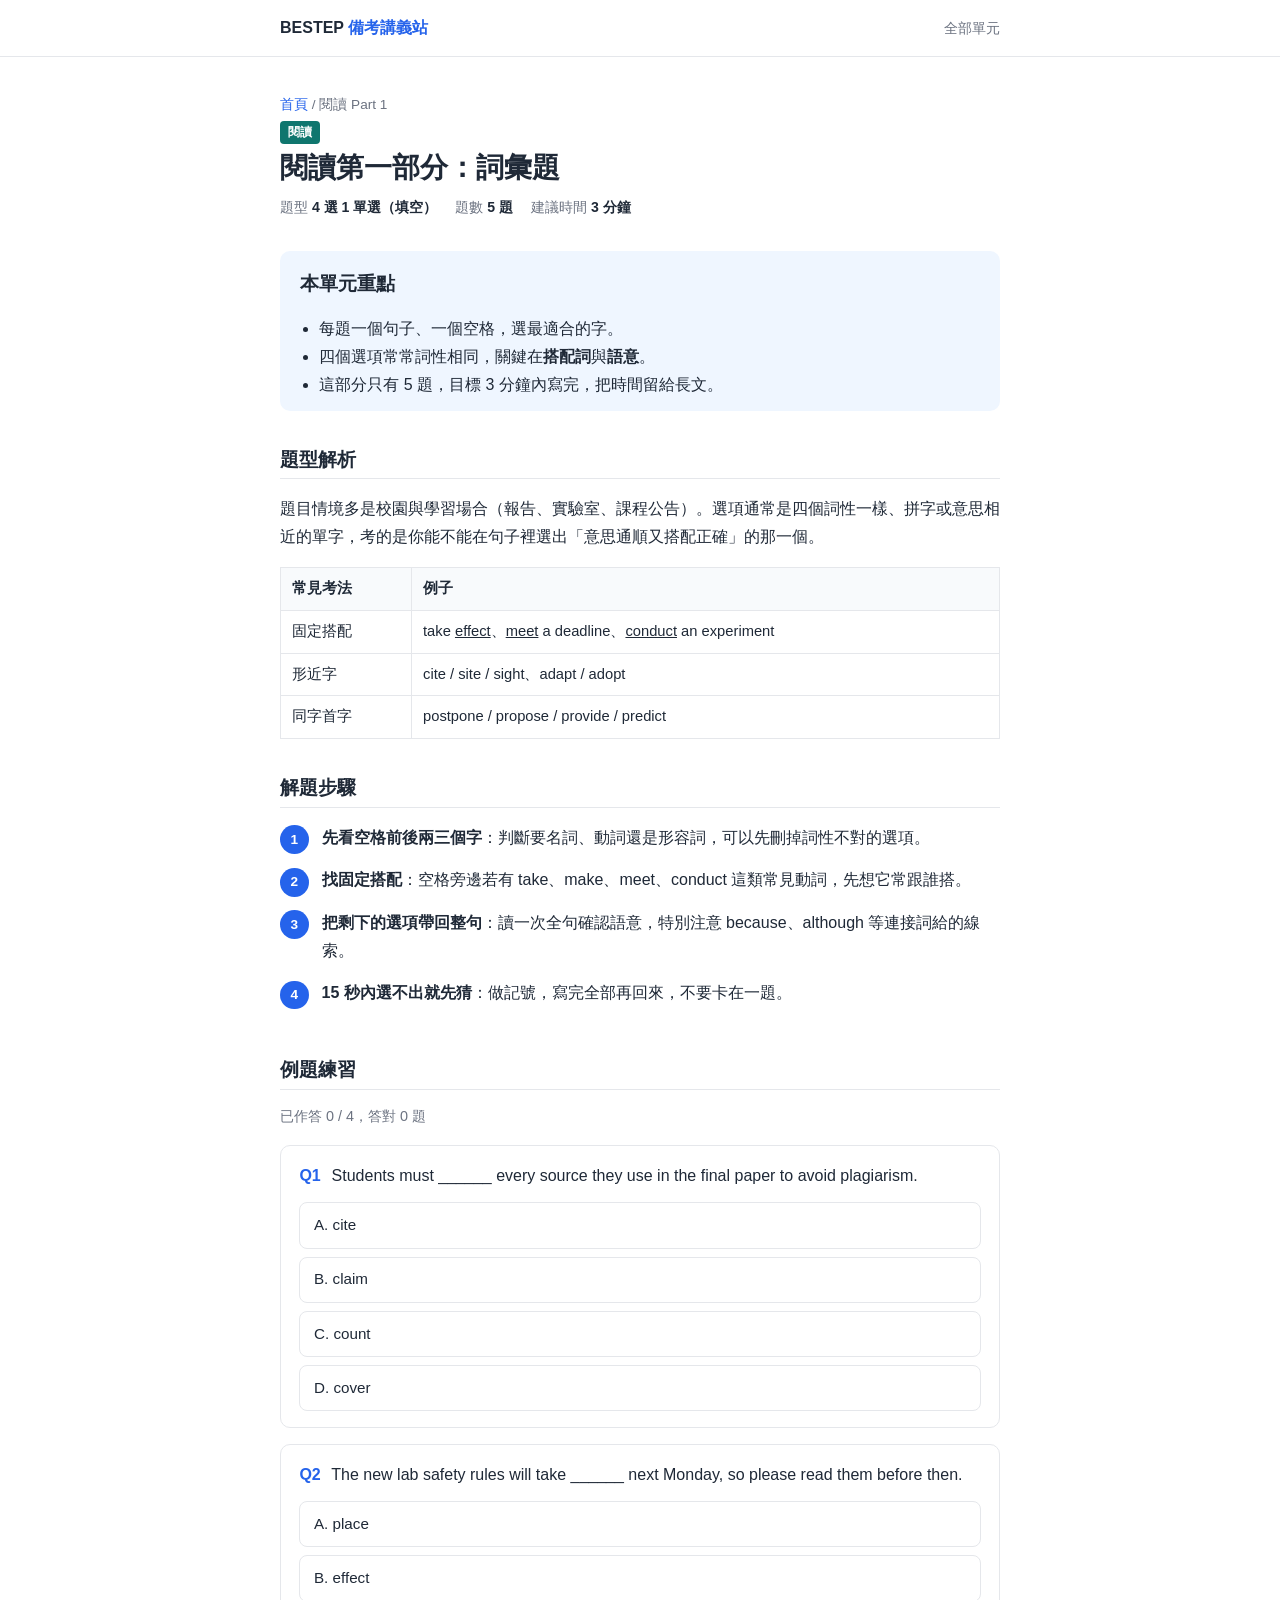
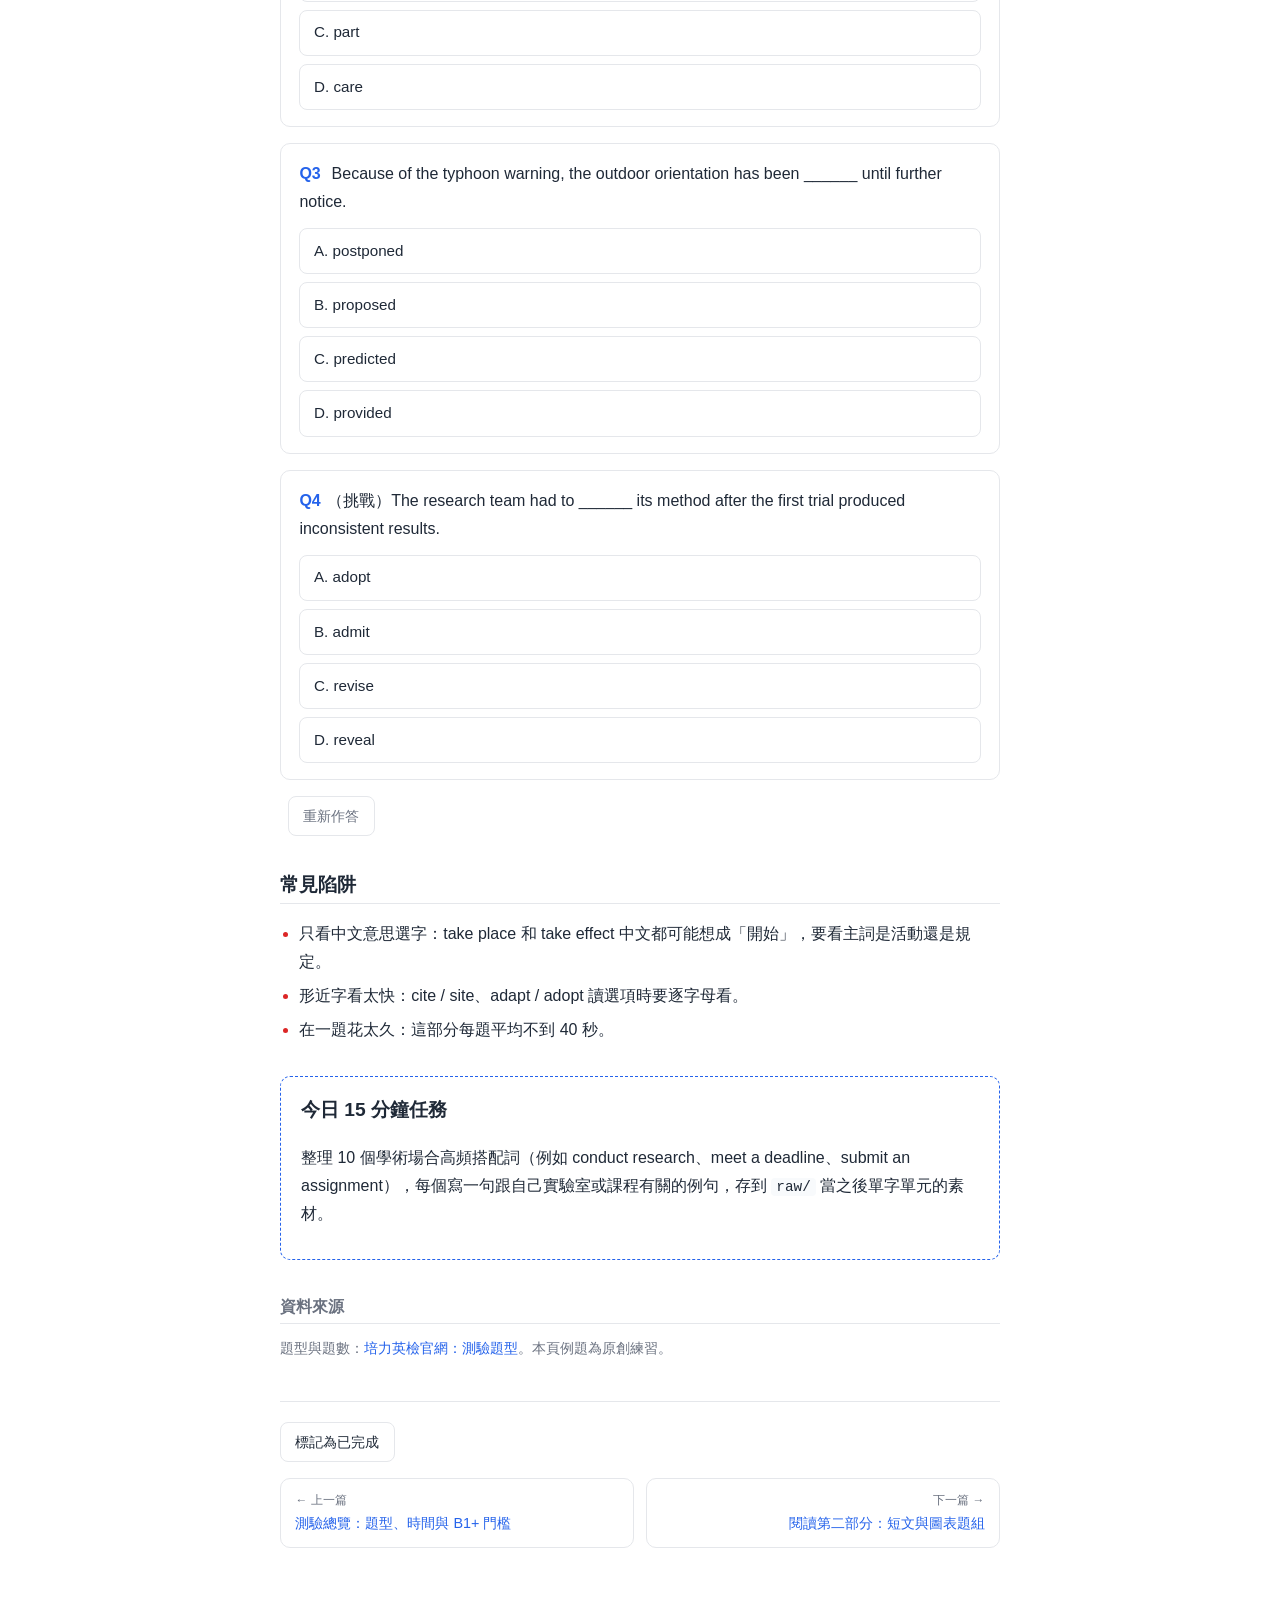
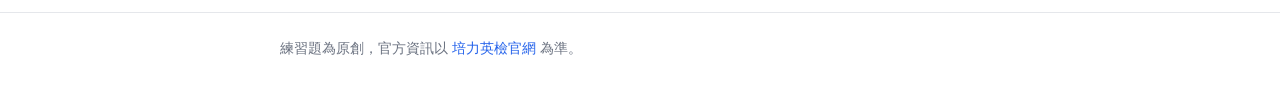
==== lessons/01-reading-vocab.html @ 26973389 "建立 BESTEP 備考講義站：AGENTS.md 規則、範本與 4 個單元 Co-Authored-By: Claude Opus 5.5 <noreply@anthropic.com> Claud" ====
<!DOCTYPE html>
<html lang="zh-Hant">
<head>
  <meta charset="UTF-8">
  <meta name="viewport" content="width=device-width, initial-scale=1">
  <title>閱讀第一部分：詞彙題｜BESTEP 備考講義站</title>
  <link rel="stylesheet" href="../assets/css/style.css">
</head>
<body data-lesson="01-reading-vocab">
  <header class="site-bar">
    <div class="wrap">
      <a class="brand" href="../index.html">BESTEP <span>備考講義站</span></a>
      <nav><a href="../index.html">全部單元</a></nav>
    </div>
  </header>

  <main class="wrap">
    <header class="lesson-head">
      <div class="crumb"><a href="../index.html">首頁</a> / 閱讀 Part 1</div>
      <span class="tag reading">閱讀</span>
      <h1>閱讀第一部分：詞彙題</h1>
      <div class="meta">
        <span>題型 <b>4 選 1 單選（填空）</b></span>
        <span>題數 <b>5 題</b></span>
        <span>建議時間 <b>3 分鐘</b></span>
      </div>
    </header>

    <section class="key-points">
      <h2>本單元重點</h2>
      <ul>
        <li>每題一個句子、一個空格，選最適合的字。</li>
        <li>四個選項常常詞性相同，關鍵在<b>搭配詞</b>與<b>語意</b>。</li>
        <li>這部分只有 5 題，目標 3 分鐘內寫完，把時間留給長文。</li>
      </ul>
    </section>

    <section>
      <h2>題型解析</h2>
      <p>題目情境多是校園與學習場合（報告、實驗室、課程公告）。選項通常是四個詞性一樣、拼字或意思相近的單字，考的是你能不能在句子裡選出「意思通順又搭配正確」的那一個。</p>
      <table class="table">
        <tr><th>常見考法</th><th>例子</th></tr>
        <tr><td>固定搭配</td><td>take <u>effect</u>、<u>meet</u> a deadline、<u>conduct</u> an experiment</td></tr>
        <tr><td>形近字</td><td>cite / site / sight、adapt / adopt</td></tr>
        <tr><td>同字首字</td><td>postpone / propose / provide / predict</td></tr>
      </table>
    </section>

    <section>
      <h2>解題步驟</h2>
      <ol class="steps">
        <li><b>先看空格前後兩三個字</b>：判斷要名詞、動詞還是形容詞，可以先刪掉詞性不對的選項。</li>
        <li><b>找固定搭配</b>：空格旁邊若有 take、make、meet、conduct 這類常見動詞，先想它常跟誰搭。</li>
        <li><b>把剩下的選項帶回整句</b>：讀一次全句確認語意，特別注意 because、although 等連接詞給的線索。</li>
        <li><b>15 秒內選不出就先猜</b>：做記號，寫完全部再回來，不要卡在一題。</li>
      </ol>
    </section>

    <section class="practice">
      <h2>例題練習</h2>
      <p class="score" id="score"></p>

      <div class="quiz" data-answer="A">
        <p class="q-stem"><span class="q-no">Q1</span> Students must ______ every source they use in the final paper to avoid plagiarism.</p>
        <div class="options">
          <button class="opt" data-key="A">A. cite</button>
          <button class="opt" data-key="B">B. claim</button>
          <button class="opt" data-key="C">C. count</button>
          <button class="opt" data-key="D">D. cover</button>
        </div>
        <div class="explain">cite a source＝引用、註明出處，和 plagiarism（抄襲）的語境吻合。claim 是「宣稱」，不會說 claim a source。</div>
      </div>

      <div class="quiz" data-answer="B">
        <p class="q-stem"><span class="q-no">Q2</span> The new lab safety rules will take ______ next Monday, so please read them before then.</p>
        <div class="options">
          <button class="opt" data-key="A">A. place</button>
          <button class="opt" data-key="B">B. effect</button>
          <button class="opt" data-key="C">C. part</button>
          <button class="opt" data-key="D">D. care</button>
        </div>
        <div class="explain">take effect＝（規定）生效。take place 是「（活動）舉行」，主詞是規則不是活動，所以不選 A。</div>
      </div>

      <div class="quiz" data-answer="A">
        <p class="q-stem"><span class="q-no">Q3</span> Because of the typhoon warning, the outdoor orientation has been ______ until further notice.</p>
        <div class="options">
          <button class="opt" data-key="A">A. postponed</button>
          <button class="opt" data-key="B">B. proposed</button>
          <button class="opt" data-key="C">C. predicted</button>
          <button class="opt" data-key="D">D. provided</button>
        </div>
        <div class="explain">postpone＝延期，until further notice（另行通知前）是延期公告常見用語。四個選項都以 p 開頭，是典型形近字陷阱。</div>
      </div>

      <div class="quiz" data-answer="C">
        <p class="q-stem"><span class="q-no">Q4</span>（挑戰）The research team had to ______ its method after the first trial produced inconsistent results.</p>
        <div class="options">
          <button class="opt" data-key="A">A. adopt</button>
          <button class="opt" data-key="B">B. admit</button>
          <button class="opt" data-key="C">C. revise</button>
          <button class="opt" data-key="D">D. reveal</button>
        </div>
        <div class="explain">第一次結果不一致，所以要「修正」方法：revise。adopt 是「採用」新方法，但句中受詞是 its method（原本的方法），採用自己原本的方法說不通。</div>
      </div>

      <button class="reset-btn" id="reset">重新作答</button>
    </section>

    <section>
      <h2>常見陷阱</h2>
      <ul class="traps">
        <li>只看中文意思選字：take place 和 take effect 中文都可能想成「開始」，要看主詞是活動還是規定。</li>
        <li>形近字看太快：cite / site、adapt / adopt 讀選項時要逐字母看。</li>
        <li>在一題花太久：這部分每題平均不到 40 秒。</li>
      </ul>
    </section>

    <div class="task">
      <h2>今日 15 分鐘任務</h2>
      <p>整理 10 個學術場合高頻搭配詞（例如 conduct research、meet a deadline、submit an assignment），每個寫一句跟自己實驗室或課程有關的例句，存到 <code>raw/</code> 當之後單字單元的素材。</p>
    </div>

    <section class="sources">
      <h2>資料來源</h2>
      <p>題型與題數：<a href="https://bestep.tw/About/page?id=4bb6979c78334f97ad5475d1eb378063">培力英檢官網：測驗題型</a>。本頁例題為原創練習。</p>
    </section>

    <div class="pager-wrap">
      <button class="done-toggle">標記為已完成</button>
      <nav class="pager" id="pager"></nav>
    </div>
  </main>

  <footer class="site-foot"><div class="wrap">練習題為原創，官方資訊以 <a href="https://bestep.tw/">培力英檢官網</a> 為準。</div></footer>
  <script src="../assets/js/lesson.js"></script>
</body>
</html>
---- assets/css/style.css ----
/* BESTEP 備考講義站 — 全站唯一樣式。修改變數前請見 AGENTS.md 第 6 節 */
:root {
  --bg: #ffffff;
  --surface: #f8fafc;
  --border: #e5e7eb;
  --text: #1f2937;
  --muted: #6b7280;
  --accent: #2563eb;
  --accent-soft: #eff6ff;
  --ok: #16a34a;
  --ok-soft: #f0fdf4;
  --bad: #dc2626;
  --bad-soft: #fef2f2;
  --tag-overview: #4b5563;
  --tag-reading: #0f766e;
  --tag-listening: #c2410c;
  --tag-vocab: #7c3aed;
  --tag-review: #1d4ed8;
  --radius: 10px;
  --shadow: 0 1px 3px rgba(15, 23, 42, 0.08);
  --max: 760px;
  --font: -apple-system, BlinkMacSystemFont, "Segoe UI", "PingFang TC", "Microsoft JhengHei", "Noto Sans TC", sans-serif;
}

* { box-sizing: border-box; }
html { -webkit-text-size-adjust: 100%; }
body {
  margin: 0;
  background: var(--bg);
  color: var(--text);
  font-family: var(--font);
  font-size: 16px;
  line-height: 1.75;
}
a { color: var(--accent); text-decoration: none; }
a:hover { text-decoration: underline; }
h1, h2, h3 { line-height: 1.35; }
h1 { font-size: 1.75rem; margin: 0.25rem 0 0.5rem; }
h2 { font-size: 1.2rem; margin: 2.25rem 0 0.75rem; padding-bottom: 0.35rem; border-bottom: 1px solid var(--border); }
h3 { font-size: 1.05rem; margin: 1.5rem 0 0.5rem; }
code { background: var(--surface); padding: 0.1em 0.35em; border-radius: 4px; font-size: 0.9em; }

.wrap { max-width: var(--max); margin: 0 auto; padding: 0 20px; }

/* ---------- 站台頁首／頁尾 ---------- */
.site-bar { border-bottom: 1px solid var(--border); }
.site-bar .wrap { display: flex; align-items: center; justify-content: space-between; height: 56px; }
.brand { font-weight: 700; color: var(--text); }
.brand span { color: var(--accent); }
.site-bar nav a { margin-left: 1rem; color: var(--muted); font-size: 0.9rem; }
.site-foot { border-top: 1px solid var(--border); margin-top: 4rem; padding: 1.5rem 0 2.5rem; color: var(--muted); font-size: 0.85rem; }

/* ---------- 首頁 ---------- */
.hero { padding: 3rem 0 1.5rem; }
.hero p.lead { color: var(--muted); margin: 0; }
.stats { display: grid; grid-template-columns: repeat(3, 1fr); gap: 12px; margin: 1.75rem 0 0.5rem; }
.stat { border: 1px solid var(--border); border-radius: var(--radius); padding: 0.9rem 1rem; }
.stat .num { font-size: 1.5rem; font-weight: 700; }
.stat .label { color: var(--muted); font-size: 0.82rem; }
.filters { display: flex; flex-wrap: wrap; gap: 8px; margin: 2rem 0 1rem; }
.chip { border: 1px solid var(--border); background: var(--bg); color: var(--text); border-radius: 999px; padding: 0.3rem 0.9rem; font: inherit; font-size: 0.88rem; cursor: pointer; }
.chip.active { background: var(--accent); border-color: var(--accent); color: #fff; }
.cards { display: grid; gap: 12px; }
.card { display: block; border: 1px solid var(--border); border-radius: var(--radius); padding: 1rem 1.15rem; color: var(--text); box-shadow: var(--shadow); transition: border-color 0.15s; }
.card:hover { border-color: var(--accent); text-decoration: none; }
.card .row { display: flex; align-items: center; gap: 8px; font-size: 0.82rem; color: var(--muted); }
.card h3 { margin: 0.35rem 0 0.2rem; }
.card p { margin: 0; color: var(--muted); font-size: 0.92rem; }
.card .check { margin-left: auto; color: var(--ok); font-weight: 700; }
.empty { color: var(--muted); }

/* ---------- 標籤 ---------- */
.tag { display: inline-block; font-size: 0.75rem; font-weight: 600; color: #fff; border-radius: 4px; padding: 0.05rem 0.5rem; background: var(--tag-overview); }
.tag.reading { background: var(--tag-reading); }
.tag.listening { background: var(--tag-listening); }
.tag.vocab { background: var(--tag-vocab); }
.tag.review { background: var(--tag-review); }

/* ---------- 單元頁 ---------- */
.lesson-head { padding: 2.25rem 0 0.5rem; }
.crumb { font-size: 0.85rem; color: var(--muted); }
.meta { display: flex; flex-wrap: wrap; gap: 6px 18px; color: var(--muted); font-size: 0.88rem; margin-top: 0.5rem; }
.meta b { color: var(--text); font-weight: 600; }

.key-points { background: var(--accent-soft); border-radius: var(--radius); padding: 0.25rem 1.25rem 0.75rem; margin-top: 1.5rem; }
.key-points h2 { border: 0; margin-top: 1rem; }
.key-points ul { margin: 0; padding-left: 1.2rem; }

.table { width: 100%; border-collapse: collapse; font-size: 0.92rem; margin: 0.75rem 0; }
.table th, .table td { border: 1px solid var(--border); padding: 0.5rem 0.7rem; text-align: left; vertical-align: top; }
.table th { background: var(--surface); font-weight: 600; }
.table tr.highlight td { background: var(--accent-soft); font-weight: 600; }

.steps { counter-reset: step; list-style: none; padding: 0; }
.steps li { counter-increment: step; position: relative; padding: 0 0 0.9rem 2.6rem; }
.steps li::before { content: counter(step); position: absolute; left: 0; top: 0.1rem; width: 1.8rem; height: 1.8rem; border-radius: 50%; background: var(--accent); color: #fff; font-size: 0.85rem; font-weight: 700; display: flex; align-items: center; justify-content: center; }

.passage { background: var(--surface); border-left: 3px solid var(--accent); border-radius: 0 var(--radius) var(--radius) 0; padding: 0.9rem 1.15rem; margin: 1rem 0; font-size: 0.95rem; }
.passage h4 { margin: 0 0 0.4rem; }
.passage p { margin: 0.4rem 0; }

.quiz { border: 1px solid var(--border); border-radius: var(--radius); padding: 1rem 1.15rem; margin: 1rem 0; }
.q-stem { margin: 0 0 0.75rem; }
.q-no { display: inline-block; font-weight: 700; color: var(--accent); margin-right: 0.4rem; }
.options { display: grid; gap: 8px; }
.opt { text-align: left; font: inherit; font-size: 0.95rem; background: var(--bg); color: var(--text); border: 1px solid var(--border); border-radius: 8px; padding: 0.55rem 0.85rem; cursor: pointer; }
.opt:hover:not(:disabled) { border-color: var(--accent); }
.opt.selected { border-color: var(--accent); background: var(--accent-soft); }
.opt.correct { border-color: var(--ok); background: var(--ok-soft); }
.opt.wrong { border-color: var(--bad); background: var(--bad-soft); }
.opt:disabled { cursor: default; }
.check-btn, .reset-btn, .speak, .done-toggle { font: inherit; font-size: 0.88rem; border-radius: 8px; padding: 0.4rem 0.9rem; cursor: pointer; }
.check-btn { margin-top: 0.75rem; background: var(--accent); color: #fff; border: 1px solid var(--accent); }
.speak { background: var(--bg); color: var(--accent); border: 1px solid var(--accent); margin-left: 0.25rem; }
.speak:hover { background: var(--accent-soft); }
.explain { display: none; margin-top: 0.85rem; padding: 0.7rem 0.9rem; border-radius: 8px; background: var(--surface); font-size: 0.92rem; }
.quiz.answered .explain { display: block; }
.verdict { font-weight: 700; margin-right: 0.35rem; }
.verdict.ok { color: var(--ok); }
.verdict.bad { color: var(--bad); }
.score { color: var(--muted); font-size: 0.9rem; }
.reset-btn { background: var(--bg); color: var(--muted); border: 1px solid var(--border); margin-left: 0.5rem; }

.traps { padding-left: 1.2rem; }
.traps li { margin-bottom: 0.35rem; }
.traps li::marker { color: var(--bad); }

.task { border: 1px dashed var(--accent); border-radius: var(--radius); padding: 0.25rem 1.25rem 0.9rem; margin-top: 2rem; }
.task h2 { border: 0; margin-top: 1rem; }

.sources { font-size: 0.85rem; color: var(--muted); }
.sources h2 { font-size: 1rem; }

.pager-wrap { margin-top: 2.5rem; border-top: 1px solid var(--border); padding-top: 1.25rem; }
.done-toggle { background: var(--bg); color: var(--text); border: 1px solid var(--border); }
.done-toggle.on { background: var(--ok-soft); border-color: var(--ok); color: var(--ok); font-weight: 600; }
.pager { display: grid; grid-template-columns: 1fr 1fr; gap: 12px; margin-top: 1rem; }
.pager a { border: 1px solid var(--border); border-radius: var(--radius); padding: 0.7rem 0.9rem; font-size: 0.9rem; }
.pager a small { display: block; color: var(--muted); }
.pager .next { text-align: right; grid-column: 2; }

@media (max-width: 560px) {
  h1 { font-size: 1.45rem; }
  .stats { grid-template-columns: 1fr 1fr; }
  .stats .stat:last-child { grid-column: span 2; }
  .table { font-size: 0.85rem; }
}
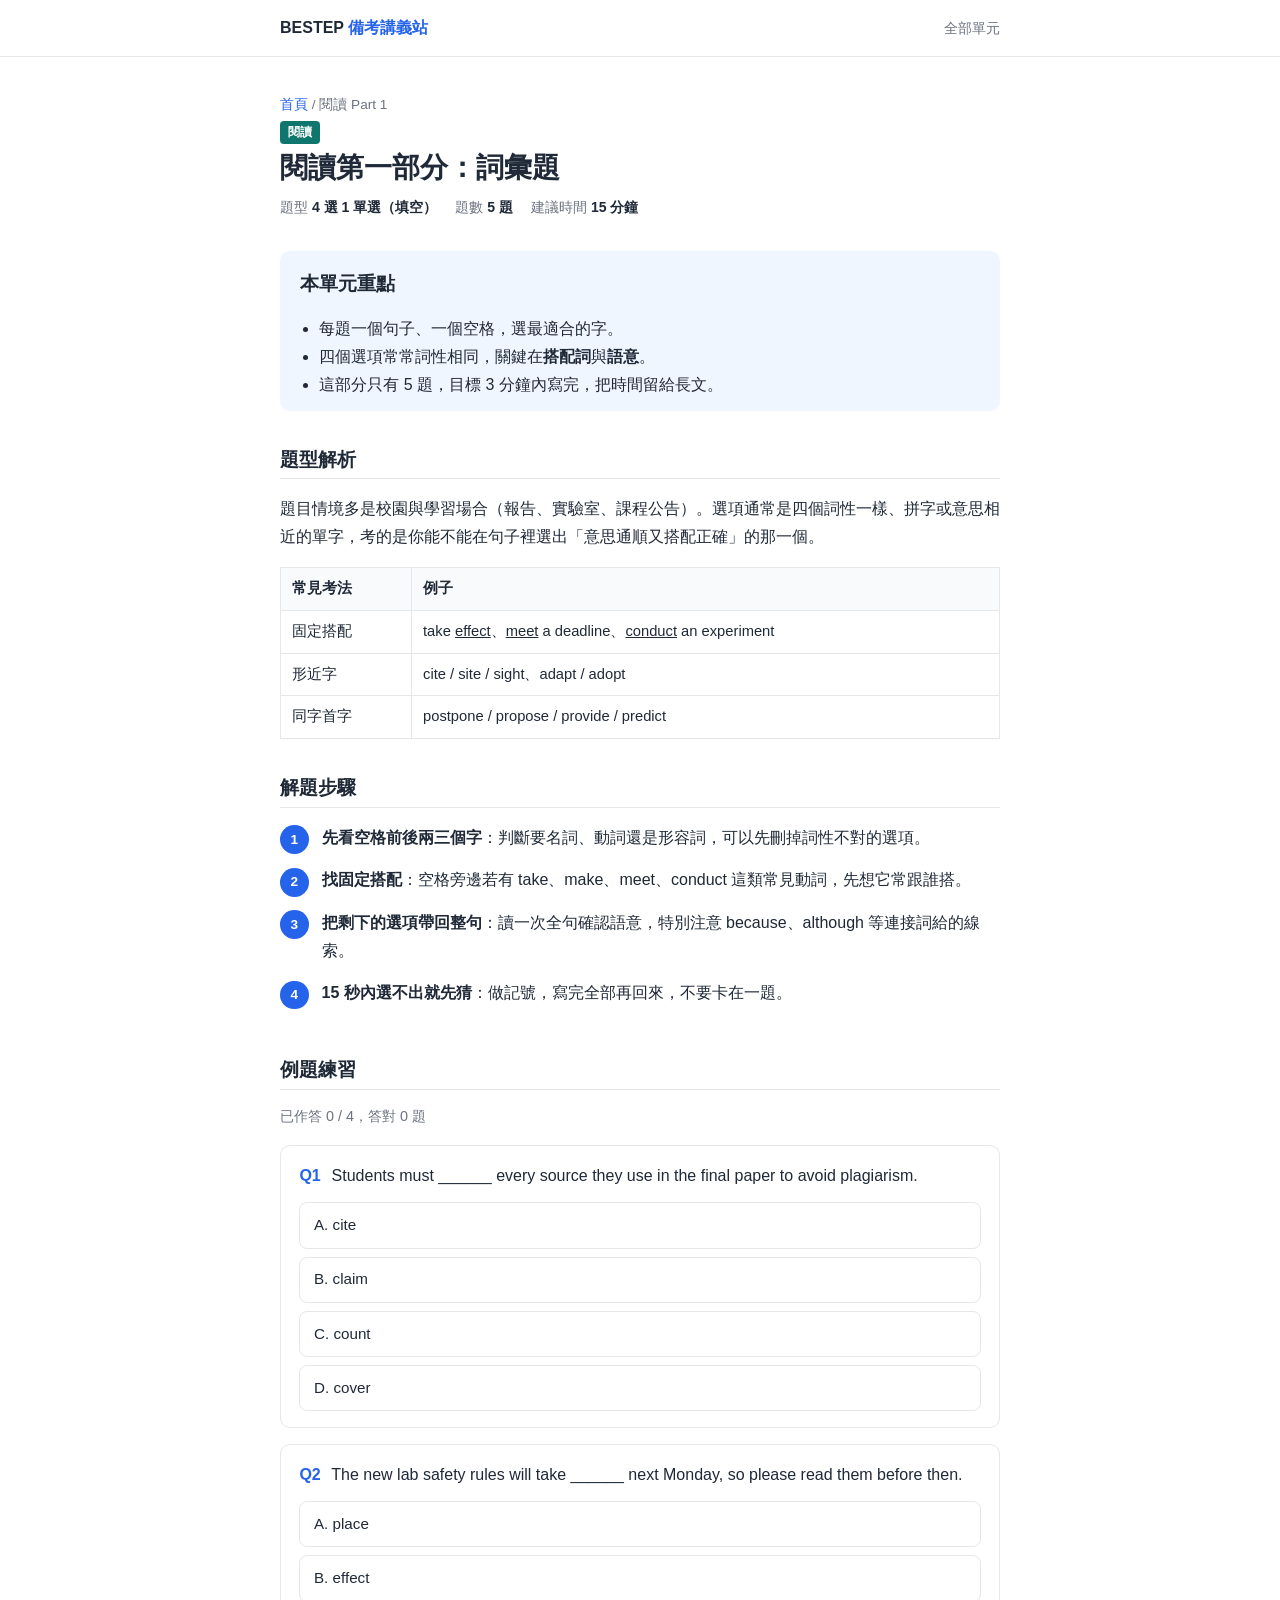
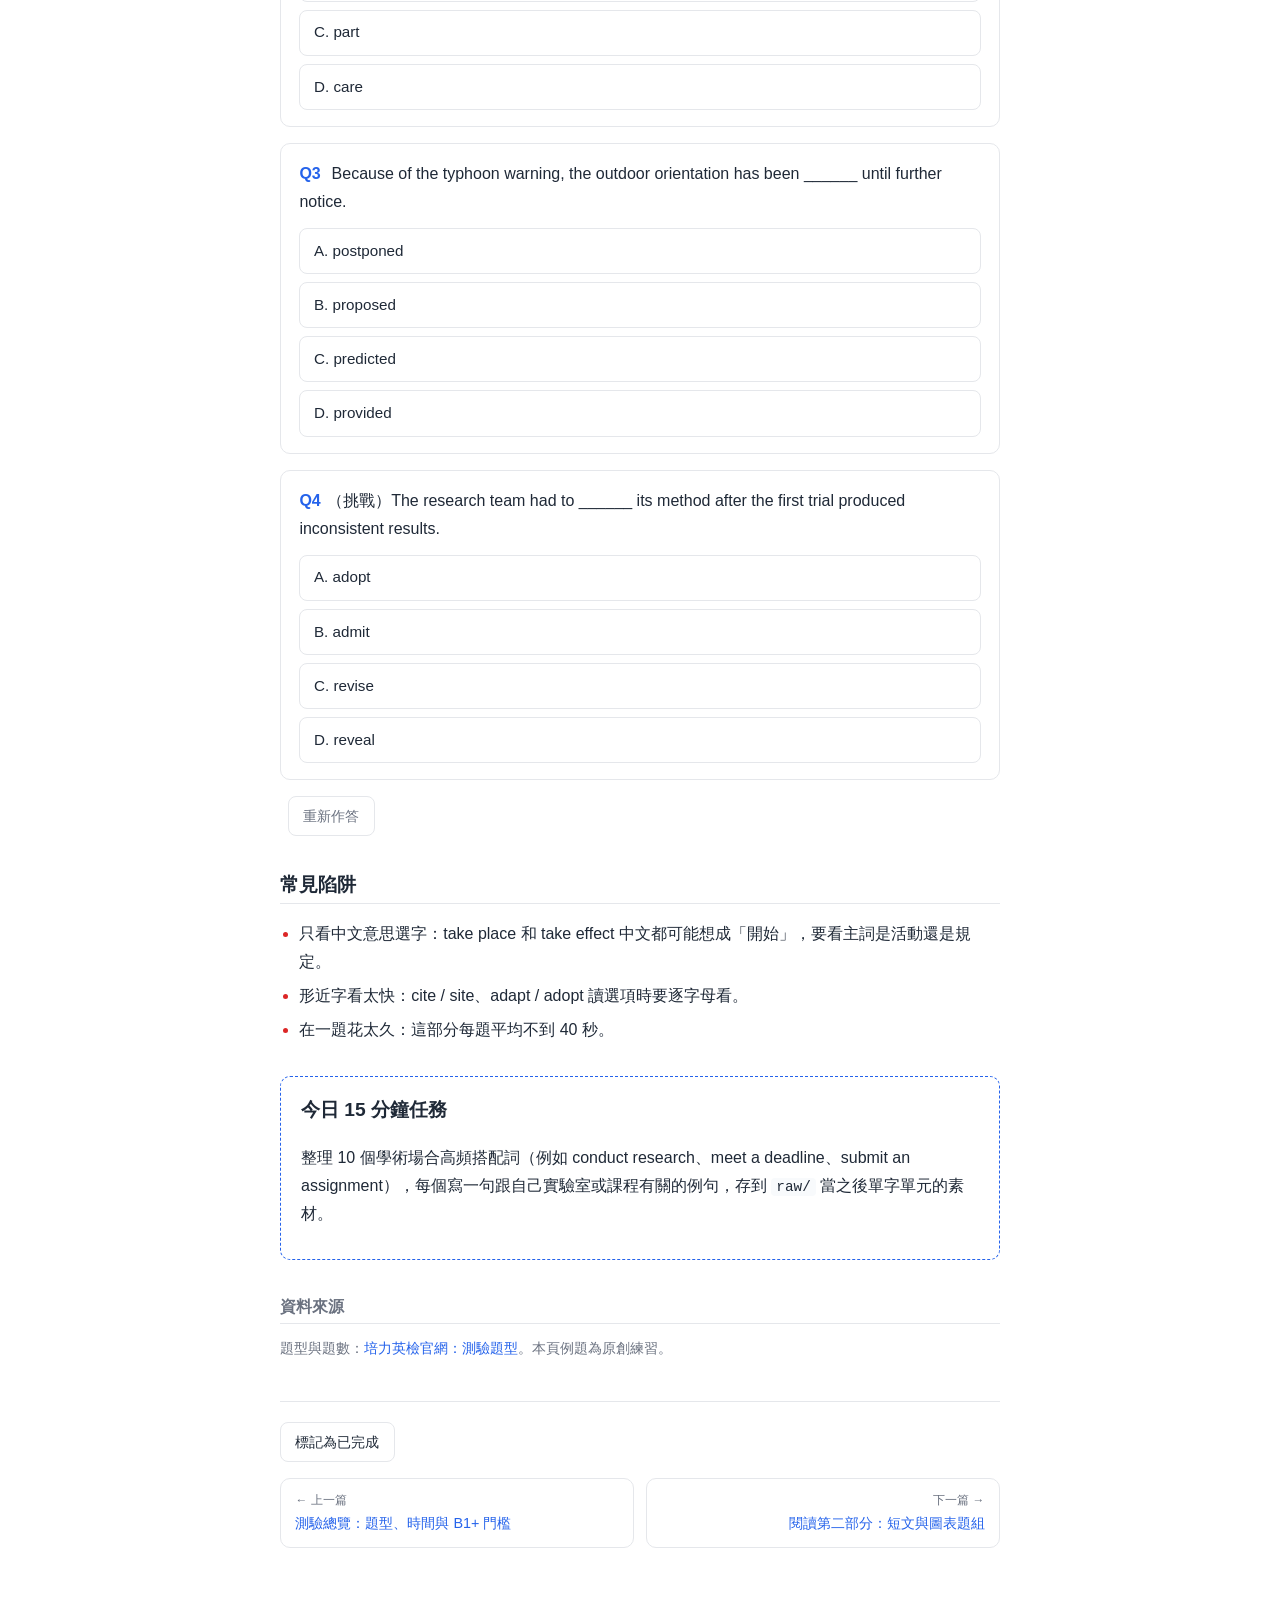
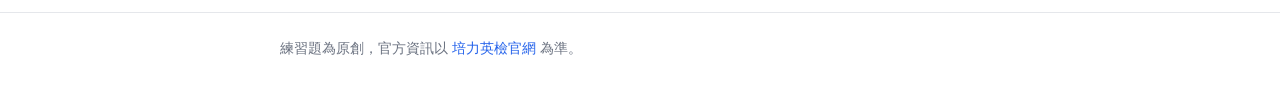
==== commit a7ab721c: "新增單元 04 閱讀第三部分長文閱讀（新對話實測產出）；統一頁首建議時間；AGENTS.md 補規則迭代 Co-Authored-By: Claude Sonnet 5.5 <noreply@anth" ====
--- a/lessons/01-reading-vocab.html
+++ b/lessons/01-reading-vocab.html
@@ -22,7 +22,7 @@
       <div class="meta">
         <span>題型 <b>4 選 1 單選（填空）</b></span>
         <span>題數 <b>5 題</b></span>
-        <span>建議時間 <b>3 分鐘</b></span>
+        <span>建議時間 <b>15 分鐘</b></span>
       </div>
     </header>
 
